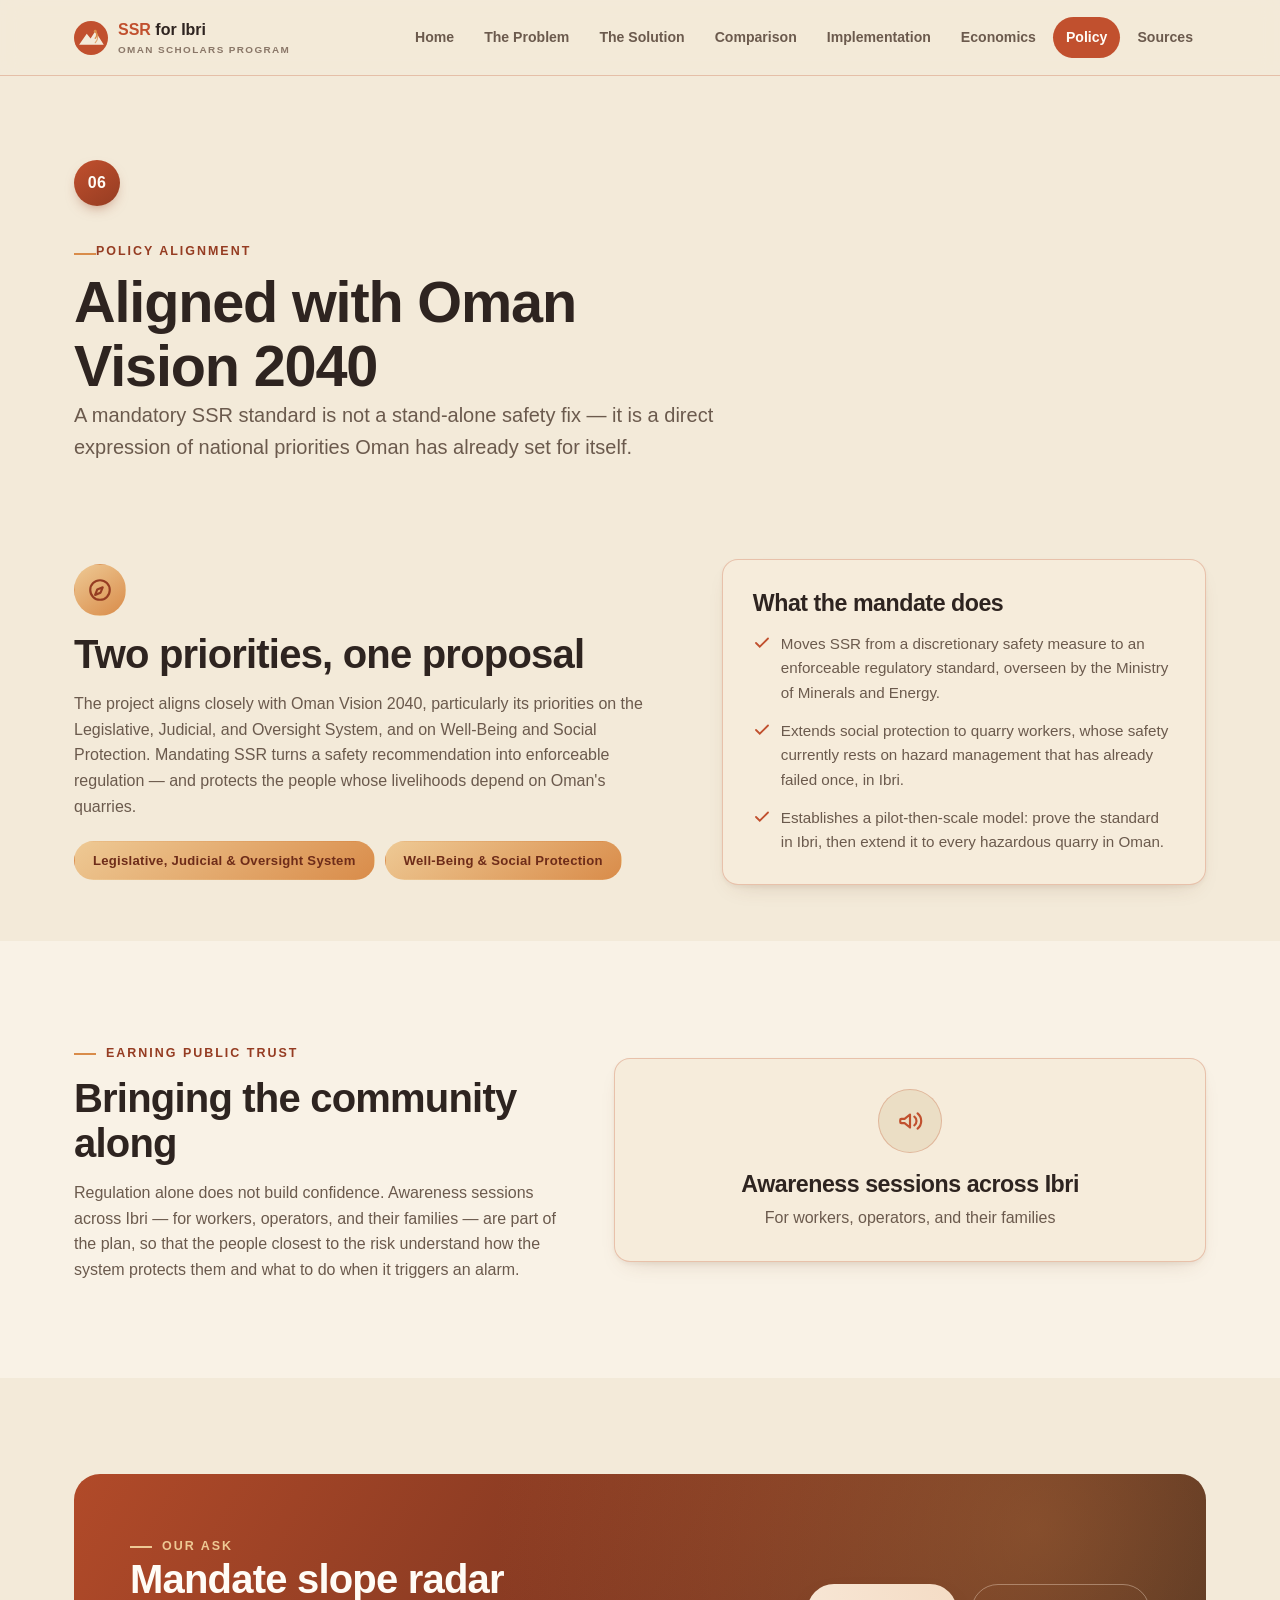
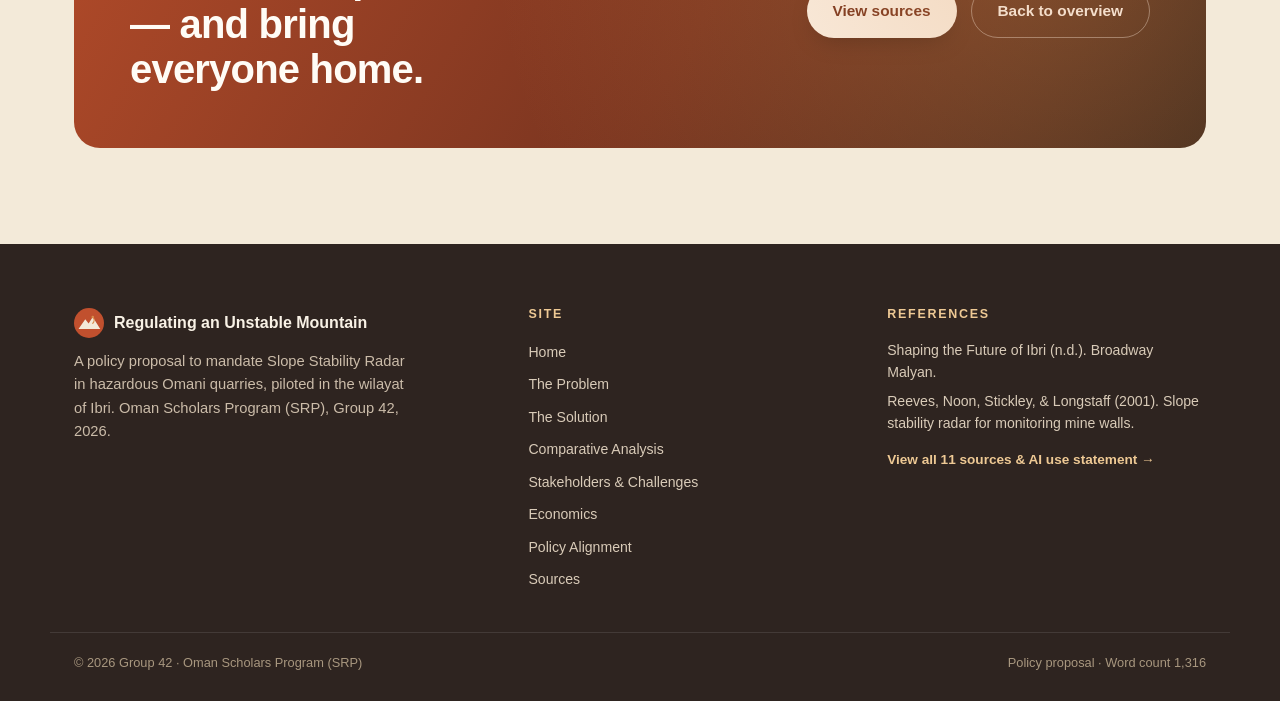
==== policy.html @ 9adc2711 "Add remaining pages and fix mobile nav containing-block bug Adds Comparison, Implementation, Economi" ====
<!DOCTYPE html>
<html lang="en">
<head>
<meta charset="UTF-8">
<meta name="viewport" content="width=device-width, initial-scale=1.0">
<title>Policy Alignment | Regulating an Unstable Mountain</title>
<meta name="description" content="How a mandatory SSR standard advances Oman Vision 2040, and how Ibri's community earns trust in the system.">
<link rel="icon" href="data:image/svg+xml,%3Csvg xmlns='http://www.w3.org/2000/svg' viewBox='0 0 40 40'%3E%3Ccircle cx='20' cy='20' r='20' fill='%23C1502E'/%3E%3Cpath d='M6 27 L15 14 L20 20 L25 11 L34 27 Z' fill='%23F3EAD9'/%3E%3C/svg%3E">
<link rel="stylesheet" href="css/style.css">
</head>
<body>

<header class="site-header">
  <div class="nav-wrap">
    <a href="index.html" class="brand">
      <svg class="brand-mark" viewBox="0 0 40 40" aria-hidden="true">
        <circle cx="20" cy="20" r="20" fill="#C1502E"/>
        <path d="M6 28 L15 15 L19.5 20.5 L25 12 L35 28 Z" fill="#F3EAD9"/>
        <path d="M25 12 a6 6 0 0 1 0 8.4" stroke="#D98C4A" stroke-width="1.6" fill="none" stroke-linecap="round"/>
        <path d="M25 12 a9.5 9.5 0 0 1 0 13.6" stroke="#D98C4A" stroke-width="1.3" fill="none" stroke-linecap="round" opacity="0.75"/>
        <circle cx="25" cy="12" r="1.7" fill="#D98C4A"/>
      </svg>
      <span class="brand-text"><strong>SSR</strong> for Ibri<span class="sub">Oman Scholars Program</span></span>
    </a>
    <button class="nav-toggle" aria-label="Toggle navigation" aria-expanded="false">
      <svg viewBox="0 0 24 24" fill="none" stroke="#2E2420" stroke-width="2" stroke-linecap="round"><path d="M3 6h18M3 12h18M3 18h18"/></svg>
    </button>
    <nav class="main-nav" aria-label="Primary">
      <ul>
        <li><a href="index.html">Home</a></li>
        <li><a href="problem.html">The Problem</a></li>
        <li><a href="solution.html">The Solution</a></li>
        <li><a href="comparison.html">Comparison</a></li>
        <li><a href="implementation.html">Implementation</a></li>
        <li><a href="economics.html">Economics</a></li>
        <li><a href="policy.html">Policy</a></li>
        <li><a href="sources.html">Sources</a></li>
      </ul>
    </nav>
  </div>
</header>

<main>

  <section class="page-hero">
    <div class="container">
      <span class="badge-num">06</span>
      <span class="eyebrow" style="display:block;margin-top:16px;">Policy Alignment</span>
      <h1 style="margin-top:8px;">Aligned with Oman Vision 2040</h1>
      <p class="lede">A mandatory SSR standard is not a stand-alone safety fix — it is a direct expression of national priorities Oman has already set for itself.</p>
    </div>
  </section>

  <!-- VISION 2040 -->
  <section class="tight">
    <div class="container grid-2 reveal">
      <div>
        <span class="icon-chip icon-chip--amber">
          <svg viewBox="0 0 24 24" fill="none" stroke="#953C22" stroke-width="2" stroke-linecap="round" stroke-linejoin="round"><circle cx="12" cy="12" r="9"/><path d="m14.5 9.5-2 5-5 2 2-5 5-2Z"/></svg>
        </span>
        <h2 style="margin-top:16px;">Two priorities, one proposal</h2>
        <p style="margin-top:14px;color:var(--text-muted);">The project aligns closely with Oman Vision 2040, particularly its priorities on the Legislative, Judicial, and Oversight System, and on Well-Being and Social Protection. Mandating SSR turns a safety recommendation into enforceable regulation — and protects the people whose livelihoods depend on Oman's quarries.</p>
        <div class="pill-row" style="margin-top:22px;">
          <span class="pill pill--solid">Legislative, Judicial &amp; Oversight System</span>
          <span class="pill pill--solid">Well-Being &amp; Social Protection</span>
        </div>
      </div>

      <div class="card">
        <h3>What the mandate does</h3>
        <ul style="display:flex;flex-direction:column;gap:14px;margin-top:16px;">
          <li style="display:flex;gap:10px;align-items:flex-start;color:var(--text-muted);font-size:0.95rem;">
            <svg width="18" height="18" viewBox="0 0 24 24" fill="none" stroke="#C1502E" stroke-width="2.4" stroke-linecap="round" style="margin-top:2px;flex:none;"><path d="M20 6 9 17l-5-5"/></svg>
            Moves SSR from a discretionary safety measure to an enforceable regulatory standard, overseen by the Ministry of Minerals and Energy.
          </li>
          <li style="display:flex;gap:10px;align-items:flex-start;color:var(--text-muted);font-size:0.95rem;">
            <svg width="18" height="18" viewBox="0 0 24 24" fill="none" stroke="#C1502E" stroke-width="2.4" stroke-linecap="round" style="margin-top:2px;flex:none;"><path d="M20 6 9 17l-5-5"/></svg>
            Extends social protection to quarry workers, whose safety currently rests on hazard management that has already failed once, in Ibri.
          </li>
          <li style="display:flex;gap:10px;align-items:flex-start;color:var(--text-muted);font-size:0.95rem;">
            <svg width="18" height="18" viewBox="0 0 24 24" fill="none" stroke="#C1502E" stroke-width="2.4" stroke-linecap="round" style="margin-top:2px;flex:none;"><path d="M20 6 9 17l-5-5"/></svg>
            Establishes a pilot-then-scale model: prove the standard in Ibri, then extend it to every hazardous quarry in Oman.
          </li>
        </ul>
      </div>
    </div>
  </section>

  <!-- PUBLIC TRUST -->
  <section class="section-alt">
    <div class="container">
      <div class="grid-2 reverse reveal">
        <div>
          <span class="eyebrow">Earning public trust</span>
          <h2 style="margin-top:12px;">Bringing the community along</h2>
          <p style="margin-top:14px;color:var(--text-muted);">Regulation alone does not build confidence. Awareness sessions across Ibri — for workers, operators, and their families — are part of the plan, so that the people closest to the risk understand how the system protects them and what to do when it triggers an alarm.</p>
        </div>
        <div class="card" style="text-align:center;">
          <span class="icon-chip" style="margin-inline:auto;width:64px;height:64px;">
            <svg width="32" height="32" viewBox="0 0 24 24" fill="none" stroke="#C1502E" stroke-width="2" stroke-linecap="round" stroke-linejoin="round"><path d="M3 11v2a1 1 0 0 0 1 1h3l5 4V6L7 10H4a1 1 0 0 0-1 1Z"/><path d="M16 8a5 5 0 0 1 0 8M19 5a9 9 0 0 1 0 14"/></svg>
          </span>
          <h3 style="margin-top:18px;">Awareness sessions across Ibri</h3>
          <p style="color:var(--text-muted);margin-top:8px;">For workers, operators, and their families</p>
        </div>
      </div>
    </div>
  </section>

  <!-- CTA -->
  <section>
    <div class="container">
      <div class="cta-banner reveal">
        <div>
          <span class="eyebrow">Our ask</span>
          <h2>Mandate slope radar — and bring everyone home.</h2>
        </div>
        <div class="cta-actions">
          <a href="sources.html" class="btn btn--primary">View sources</a>
          <a href="index.html" class="btn" style="border:1.5px solid rgba(255,255,255,0.4);color:#fff;">Back to overview</a>
        </div>
      </div>
    </div>
  </section>

</main>

<footer class="site-footer">
  <div class="container footer-grid">
    <div>
      <div class="footer-brand">
        <svg class="brand-mark" viewBox="0 0 40 40" aria-hidden="true">
          <circle cx="20" cy="20" r="20" fill="#C1502E"/>
          <path d="M6 28 L15 15 L19.5 20.5 L25 12 L35 28 Z" fill="#F3EAD9"/>
          <path d="M25 12 a6 6 0 0 1 0 8.4" stroke="#D98C4A" stroke-width="1.6" fill="none" stroke-linecap="round"/>
          <circle cx="25" cy="12" r="1.7" fill="#D98C4A"/>
        </svg>
        Regulating an Unstable Mountain
      </div>
      <p>A policy proposal to mandate Slope Stability Radar in hazardous Omani quarries, piloted in the wilayat of Ibri. Oman Scholars Program (SRP), Group 42, 2026.</p>
    </div>
    <div>
      <h4>Site</h4>
      <nav class="footer-links">
        <a href="index.html">Home</a>
        <a href="problem.html">The Problem</a>
        <a href="solution.html">The Solution</a>
        <a href="comparison.html">Comparative Analysis</a>
        <a href="implementation.html">Stakeholders &amp; Challenges</a>
        <a href="economics.html">Economics</a>
        <a href="policy.html">Policy Alignment</a>
        <a href="sources.html">Sources</a>
      </nav>
    </div>
    <div>
      <h4>References</h4>
      <ol class="footer-refs">
        <li>Shaping the Future of Ibri (n.d.). Broadway Malyan.</li>
        <li>Reeves, Noon, Stickley, &amp; Longstaff (2001). Slope stability radar for monitoring mine walls.</li>
      </ol>
      <a href="sources.html" style="display:inline-block;margin-top:10px;font-weight:700;color:var(--amber-light);font-size:0.85rem;">View all 11 sources &amp; AI use statement →</a>
    </div>
  </div>
  <div class="container footer-bottom">
    <span>&copy; <span data-year></span> Group 42 &middot; Oman Scholars Program (SRP)</span>
    <span>Policy proposal · Word count 1,316</span>
  </div>
</footer>

<script src="js/script.js"></script>
</body>
</html>
---- css/style.css ----
/* =========================================================
   Regulating an Unstable Mountain — SSR Policy Site
   Design system: warm cream / terracotta / amber (Oman Scholars)
   ========================================================= */

:root {
  --cream: #f3ead9;
  --cream-soft: #f9f2e6;
  --cream-deep: #ebdec5;
  --card-bg: #f6ecdb;
  --card-bg-alert: #f7e1d2;
  --card-border: rgba(193, 80, 46, 0.28);
  --card-border-strong: rgba(193, 80, 46, 0.55);

  --rust: #c1502e;
  --rust-dark: #953c22;
  --rust-darker: #6e2c19;
  --amber: #d98c4a;
  --amber-light: #eec994;
  --amber-dark: #b06a2e;

  --text: #2e2420;
  --text-muted: #6b5a4d;
  --text-soft: #8a7768;

  --white: #fffcf6;

  --radius-sm: 10px;
  --radius-md: 16px;
  --radius-lg: 26px;
  --radius-pill: 999px;

  --shadow-card: 0 2px 4px rgba(110, 66, 40, 0.06), 0 10px 24px -14px rgba(110, 66, 40, 0.28);
  --shadow-card-hover: 0 6px 12px rgba(110, 66, 40, 0.1), 0 20px 36px -16px rgba(110, 66, 40, 0.38);

  --max-width: 1180px;
  --header-h: 76px;

  --ease: cubic-bezier(0.22, 0.68, 0, 1);
  --dur: 0.6s;
}

/* ---------- Reset ---------- */
*, *::before, *::after { box-sizing: border-box; }
html { scroll-behavior: smooth; }
@media (prefers-reduced-motion: reduce) {
  html { scroll-behavior: auto; }
}
body, h1, h2, h3, h4, p, figure, ul, ol { margin: 0; }
ul, ol { padding: 0; list-style: none; }
img, svg { display: block; max-width: 100%; }
a { color: inherit; text-decoration: none; }
button { font: inherit; cursor: pointer; }
table { border-collapse: collapse; width: 100%; }

body {
  background: var(--cream);
  color: var(--text);
  font-family: "Inter", -apple-system, BlinkMacSystemFont, "Segoe UI", Roboto, "Helvetica Neue", Arial, sans-serif;
  font-size: 16px;
  line-height: 1.6;
  -webkit-font-smoothing: antialiased;
  overflow-x: hidden;
}

.container {
  width: 100%;
  max-width: var(--max-width);
  margin-inline: auto;
  padding-inline: 24px;
}

main { display: block; }

section { padding: clamp(48px, 8vw, 96px) 0; }
section.tight { padding: clamp(32px, 5vw, 56px) 0; }

h1, h2, h3, h4 {
  font-weight: 800;
  letter-spacing: -0.02em;
  color: var(--text);
  line-height: 1.12;
}

h1 { font-size: clamp(2.2rem, 5.4vw, 3.6rem); font-weight: 900; }
h2 { font-size: clamp(1.7rem, 3.6vw, 2.5rem); }
h3 { font-size: clamp(1.15rem, 2vw, 1.45rem); }

p.lede {
  font-size: clamp(1.05rem, 1.6vw, 1.25rem);
  color: var(--text-muted);
  max-width: 62ch;
}

.eyebrow {
  display: inline-flex;
  align-items: center;
  gap: 10px;
  font-size: 0.78rem;
  font-weight: 700;
  letter-spacing: 0.16em;
  text-transform: uppercase;
  color: var(--rust-dark);
}
.eyebrow::before {
  content: "";
  width: 22px;
  height: 2px;
  background: var(--amber);
  display: inline-block;
}

.section-head { max-width: 720px; margin-bottom: clamp(28px, 5vw, 48px); }
.section-head p.lede { margin-top: 12px; }

/* ---------- Badge / pill ---------- */
.badge-num {
  display: inline-flex;
  align-items: center;
  justify-content: center;
  width: 46px;
  height: 46px;
  min-width: 46px;
  border-radius: 50%;
  background: linear-gradient(145deg, var(--rust), var(--rust-dark));
  color: var(--white);
  font-weight: 800;
  font-size: 1rem;
  letter-spacing: 0.02em;
  box-shadow: 0 6px 14px -6px rgba(149, 60, 34, 0.6);
}

.pill {
  display: inline-flex;
  align-items: center;
  gap: 8px;
  padding: 8px 18px;
  border-radius: var(--radius-pill);
  border: 1.5px solid var(--card-border-strong);
  background: var(--cream-soft);
  font-size: 0.82rem;
  font-weight: 700;
  color: var(--rust-dark);
  letter-spacing: 0.02em;
}
.pill--solid {
  background: linear-gradient(145deg, var(--amber-light), var(--amber));
  color: var(--rust-darker);
  border-color: transparent;
}

.pill-row { display: flex; flex-wrap: wrap; gap: 10px; }

/* ---------- Header / Nav ---------- */
/* Note: the frosted background lives on ::before (not on .site-header itself)
   so that backdrop-filter does not turn .site-header into a containing block
   for its position:fixed descendant (.main-nav on mobile), which would trap
   the mobile menu inside the header's own box instead of the viewport. */
.site-header {
  position: sticky;
  top: 0;
  z-index: 100;
  height: var(--header-h);
  display: flex;
  align-items: center;
  border-bottom: 1px solid var(--card-border);
}
.site-header::before {
  content: "";
  position: absolute;
  inset: 0;
  background: rgba(243, 234, 217, 0.86);
  backdrop-filter: blur(10px) saturate(1.2);
  -webkit-backdrop-filter: blur(10px) saturate(1.2);
}

.nav-wrap {
  position: relative;
  width: 100%;
  max-width: var(--max-width);
  margin-inline: auto;
  padding-inline: 24px;
  display: flex;
  align-items: center;
  justify-content: space-between;
  gap: 16px;
}

.brand {
  display: flex;
  align-items: center;
  gap: 10px;
  font-weight: 800;
  font-size: 1rem;
  color: var(--text);
  white-space: nowrap;
}
.brand-mark { width: 34px; height: 34px; flex: none; }
.brand-text strong { color: var(--rust); }
.brand-text .sub {
  display: block;
  font-size: 0.62rem;
  font-weight: 700;
  letter-spacing: 0.14em;
  color: var(--text-soft);
  text-transform: uppercase;
}

.nav-toggle {
  display: none;
  background: none;
  border: 1.5px solid var(--card-border-strong);
  border-radius: 10px;
  width: 42px;
  height: 42px;
  align-items: center;
  justify-content: center;
  flex: none;
}
.nav-toggle svg { width: 20px; height: 20px; }

.main-nav { display: flex; }
.main-nav ul { display: flex; align-items: center; gap: 4px; flex-wrap: wrap; justify-content: flex-end; }
.main-nav a {
  display: inline-block;
  padding: 9px 13px;
  border-radius: var(--radius-pill);
  font-size: 0.88rem;
  font-weight: 600;
  color: var(--text-muted);
  transition: background 0.2s var(--ease), color 0.2s var(--ease);
  white-space: nowrap;
}
.main-nav a:hover { background: var(--cream-deep); color: var(--rust-dark); }
.main-nav a.active { background: var(--rust); color: var(--white); }

@media (max-width: 980px) {
  .nav-toggle { display: inline-flex; }
  .main-nav {
    position: fixed;
    inset: var(--header-h) 0 0 0;
    background: var(--cream-soft);
    flex-direction: column;
    padding: 12px 20px 32px;
    transform: translateY(-8px);
    opacity: 0;
    pointer-events: none;
    transition: opacity 0.22s var(--ease), transform 0.22s var(--ease);
    overflow-y: auto;
  }
  .main-nav.open { opacity: 1; transform: translateY(0); pointer-events: auto; }
  .main-nav ul { flex-direction: column; align-items: stretch; width: 100%; gap: 6px; }
  .main-nav a { display: block; padding: 14px 16px; font-size: 1rem; border-bottom: 1px solid var(--card-border); border-radius: 12px; }
  .main-nav a.active { background: var(--rust); }
}

/* ---------- Footer ---------- */
.site-footer {
  background: var(--text);
  color: var(--cream-soft);
  padding: clamp(40px, 6vw, 64px) 0 28px;
}
.footer-grid {
  display: grid;
  grid-template-columns: 1.3fr 1fr 1fr;
  gap: 40px;
}
@media (max-width: 760px) {
  .footer-grid { grid-template-columns: 1fr; gap: 32px; }
}
.footer-brand { display: flex; align-items: center; gap: 10px; font-weight: 800; margin-bottom: 12px; }
.footer-brand .brand-mark { width: 30px; height: 30px; }
.site-footer p { color: #cbbca9; font-size: 0.92rem; max-width: 42ch; }
.site-footer h4 {
  font-size: 0.78rem;
  letter-spacing: 0.14em;
  text-transform: uppercase;
  color: var(--amber-light);
  margin-bottom: 14px;
  font-weight: 700;
}
.footer-links a, .footer-refs li {
  display: block;
  color: #d9cbb8;
  font-size: 0.88rem;
  padding: 5px 0;
  transition: color 0.2s;
}
.footer-links a:hover { color: var(--amber-light); }
.footer-refs { font-size: 0.82rem; line-height: 1.55; color: #b8a894; }
.footer-refs li { padding: 4px 0; }
.footer-refs a { color: #d9cbb8; }
.footer-refs a:hover { color: var(--amber-light); }
.footer-bottom {
  margin-top: 36px;
  padding-top: 20px;
  border-top: 1px solid rgba(255,255,255,0.1);
  display: flex;
  flex-wrap: wrap;
  gap: 10px 24px;
  justify-content: space-between;
  font-size: 0.8rem;
  color: #a8977f;
}

/* ---------- Cards ---------- */
.card {
  background: var(--card-bg);
  border: 1.5px solid var(--card-border);
  border-radius: var(--radius-md);
  padding: clamp(20px, 3vw, 30px);
  box-shadow: var(--shadow-card);
  transition: transform 0.28s var(--ease), box-shadow 0.28s var(--ease), border-color 0.28s var(--ease);
}
.card:hover {
  transform: translateY(-4px);
  box-shadow: var(--shadow-card-hover);
  border-color: var(--card-border-strong);
}
.card--alert { background: var(--card-bg-alert); }
.card--flush { padding: 0; overflow: hidden; }

.card-grid {
  display: grid;
  grid-template-columns: repeat(3, 1fr);
  gap: 22px;
}
@media (max-width: 900px) { .card-grid { grid-template-columns: repeat(2, 1fr); } }
@media (max-width: 620px) { .card-grid { grid-template-columns: 1fr; } }
.card-grid.cols-2 { grid-template-columns: repeat(2, 1fr); }
@media (max-width: 700px) { .card-grid.cols-2 { grid-template-columns: 1fr; } }
.card-grid.cols-4 { grid-template-columns: repeat(4, 1fr); }
@media (max-width: 900px) { .card-grid.cols-4 { grid-template-columns: repeat(2, 1fr); } }
@media (max-width: 560px) { .card-grid.cols-4 { grid-template-columns: 1fr; } }

/* Nav cards on home */
.nav-card {
  display: flex;
  flex-direction: column;
  gap: 14px;
  height: 100%;
}
.nav-card .badge-num { width: 38px; height: 38px; font-size: 0.86rem; }
.nav-card h3 { margin-top: 2px; }
.nav-card p { color: var(--text-muted); font-size: 0.94rem; flex: 1; }
.nav-card .go {
  display: inline-flex;
  align-items: center;
  gap: 6px;
  font-weight: 700;
  font-size: 0.86rem;
  color: var(--rust);
}
.nav-card .go svg { width: 15px; height: 15px; transition: transform 0.25s var(--ease); }
.nav-card:hover .go svg { transform: translateX(4px); }

/* ---------- Icon chip ---------- */
.icon-chip {
  width: 52px;
  height: 52px;
  border-radius: 50%;
  display: flex;
  align-items: center;
  justify-content: center;
  background: var(--cream-deep);
  border: 1.5px solid var(--card-border);
  flex: none;
}
.icon-chip svg { width: 26px; height: 26px; }
.icon-chip--amber { background: linear-gradient(145deg, var(--amber-light), var(--amber)); border-color: transparent; }

/* ---------- Buttons / CTA ---------- */
.btn {
  display: inline-flex;
  align-items: center;
  gap: 10px;
  padding: 14px 26px;
  border-radius: var(--radius-pill);
  font-weight: 700;
  font-size: 0.96rem;
  border: none;
  transition: transform 0.22s var(--ease), box-shadow 0.22s var(--ease);
}
.btn--primary {
  background: var(--white);
  color: var(--rust-darker);
  box-shadow: 0 10px 24px -10px rgba(0,0,0,0.35);
}
.btn--primary:hover { transform: translateY(-2px); box-shadow: 0 14px 28px -10px rgba(0,0,0,0.4); }
.btn--ghost {
  background: transparent;
  border: 1.5px solid var(--card-border-strong);
  color: var(--rust-dark);
}
.btn--ghost:hover { background: var(--cream-deep); }

.cta-banner {
  border-radius: var(--radius-lg);
  background: linear-gradient(120deg, #b14a29 0%, #7a3520 55%, #38251a 100%);
  color: var(--white);
  padding: clamp(32px, 6vw, 56px);
  display: flex;
  align-items: center;
  justify-content: space-between;
  gap: 32px;
  flex-wrap: wrap;
  position: relative;
  overflow: hidden;
}
.cta-banner::after {
  content: "";
  position: absolute;
  inset: 0;
  background: radial-gradient(circle at 85% 20%, rgba(217,140,74,0.35), transparent 55%);
  pointer-events: none;
}
.cta-banner .eyebrow { color: var(--amber-light); }
.cta-banner .eyebrow::before { background: var(--amber-light); }
.cta-banner h2 { color: var(--white); max-width: 18ch; position: relative; }
.cta-banner .cta-actions { position: relative; display: flex; gap: 14px; flex-wrap: wrap; }

/* ---------- Stat ---------- */
.stat-figure {
  font-weight: 900;
  color: var(--rust);
  font-size: clamp(3.4rem, 9vw, 6rem);
  line-height: 1;
  letter-spacing: -0.03em;
}
.stat-label { font-weight: 700; font-size: 1.05rem; color: var(--text); margin-top: 6px; }
.stat-sub {
  display: inline-flex;
  align-items: center;
  gap: 8px;
  margin-top: 12px;
  font-size: 0.86rem;
  font-weight: 700;
  color: var(--rust-dark);
  background: rgba(193,80,46,0.1);
  padding: 7px 14px;
  border-radius: var(--radius-pill);
}
.people-row { display: flex; flex-wrap: wrap; gap: 6px; margin-top: 18px; }
.people-row svg { width: 20px; height: 20px; color: var(--rust); opacity: 0; transform: translateY(6px); transition: opacity 0.4s var(--ease), transform 0.4s var(--ease); }
.people-row.is-visible svg { opacity: 1; transform: translateY(0); }

/* ---------- Table ---------- */
.table-wrap {
  overflow-x: auto;
  border-radius: var(--radius-md);
  border: 1.5px solid var(--card-border);
  -webkit-overflow-scrolling: touch;
  box-shadow: inset -14px 0 10px -10px rgba(46, 36, 32, 0.16);
}
.table-scroll-hint {
  display: none;
  align-items: center;
  gap: 6px;
  font-size: 0.78rem;
  font-weight: 600;
  color: var(--text-soft);
  margin-top: 10px;
}
@media (max-width: 700px) {
  .table-scroll-hint { display: flex; }
}
table.data-table { min-width: 640px; background: var(--card-bg); }
table.data-table th, table.data-table td {
  text-align: left;
  padding: 16px 18px;
  font-size: 0.92rem;
  border-bottom: 1px solid var(--card-border);
  vertical-align: top;
}
table.data-table thead th {
  background: var(--rust);
  color: var(--white);
  font-weight: 700;
  font-size: 0.8rem;
  letter-spacing: 0.06em;
  text-transform: uppercase;
}
table.data-table tbody tr:last-child td { border-bottom: none; }
table.data-table tbody tr:hover { background: var(--cream-deep); }
table.data-table td.strong { font-weight: 700; color: var(--rust-dark); }
table.data-table caption { caption-side: bottom; text-align: left; padding: 10px 4px 0; font-size: 0.82rem; color: var(--text-soft); }

/* ---------- Chart: vertical bars ---------- */
.bar-chart {
  display: flex;
  align-items: flex-end;
  gap: clamp(28px, 8vw, 90px);
  height: 260px;
  padding: 0 8px;
  border-bottom: 2px solid var(--text);
  position: relative;
}
.bar-col { display: flex; flex-direction: column; align-items: center; justify-content: flex-end; height: 100%; flex: 1; max-width: 160px; }
.bar-value {
  font-weight: 800;
  color: var(--rust-dark);
  font-size: clamp(1.1rem, 2.4vw, 1.6rem);
  margin-bottom: 10px;
  opacity: 0;
  transform: translateY(6px);
  transition: opacity 0.4s var(--ease) 0.5s, transform 0.4s var(--ease) 0.5s;
}
.bar-col.is-visible .bar-value { opacity: 1; transform: translateY(0); }
.bar {
  width: min(100%, 110px);
  border-radius: 10px 10px 0 0;
  background: linear-gradient(180deg, var(--cream-deep), var(--cream-deep));
  height: 0;
  transition: height 1.1s var(--ease), background 1.1s var(--ease);
}
.bar-col.is-visible .bar { height: var(--bar-h, 10%); background: linear-gradient(180deg, var(--amber-light), var(--rust)); }
.bar-col.bar--muted .bar { background: var(--cream-deep); }
.bar-col.bar--muted.is-visible .bar { background: linear-gradient(180deg, #ddcdb2, #c9ae8c); }
.bar-label { margin-top: 12px; font-size: 0.86rem; font-weight: 600; color: var(--text-muted); }
.chart-axis-label {
  position: absolute;
  left: -6px;
  top: -6px;
  font-size: 0.72rem;
  color: var(--text-soft);
  transform: rotate(0deg);
}
.chart-meta { display: flex; justify-content: space-between; align-items: flex-end; margin-bottom: 12px; }
.chart-growth-tag {
  display: inline-flex;
  flex-direction: column;
  align-items: center;
  font-size: 0.78rem;
  font-weight: 700;
  color: var(--amber-dark);
}
.chart-growth-tag strong { font-size: 1.1rem; color: var(--rust); }

/* ---------- Process steps ---------- */
.step-list { display: flex; flex-direction: column; gap: 14px; }
.step-item {
  display: flex;
  align-items: center;
  gap: 16px;
  background: var(--card-bg);
  border: 1.5px solid var(--card-border);
  border-radius: var(--radius-md);
  padding: 16px 20px;
  opacity: 0;
  transform: translateX(18px);
  transition: opacity 0.5s var(--ease), transform 0.5s var(--ease), border-color 0.3s, background 0.3s;
}
.step-item.is-visible { opacity: 1; transform: translateX(0); }
.step-item .num {
  font-weight: 800;
  color: var(--rust);
  font-size: 1.2rem;
  min-width: 20px;
}
.step-item .icon-chip { width: 44px; height: 44px; }
.step-item .icon-chip svg { width: 22px; height: 22px; }
.step-item p { font-weight: 600; font-size: 0.98rem; }
.step-item--final { background: linear-gradient(120deg, var(--amber-light), var(--card-bg)); border-color: var(--card-border-strong); }

/* ---------- Reveal animation ---------- */
.reveal {
  opacity: 0;
  transform: translateY(26px);
  transition: opacity 0.7s var(--ease), transform 0.7s var(--ease);
}
.reveal.is-visible { opacity: 1; transform: translateY(0); }
.reveal-stagger > * { transition-delay: calc(var(--i, 0) * 90ms); }

@media (prefers-reduced-motion: reduce) {
  .reveal, .step-item, .people-row svg, .bar-value { transition: none !important; opacity: 1 !important; transform: none !important; }
  .bar-col .bar { transition: none !important; }
}

/* ---------- Hero ---------- */
.hero {
  position: relative;
  padding-top: clamp(56px, 9vw, 110px);
  padding-bottom: clamp(48px, 7vw, 90px);
  overflow: hidden;
}
.hero-inner { position: relative; z-index: 2; max-width: 780px; }
.hero .eyebrow { margin-bottom: 18px; }
.hero h1 { margin-bottom: 18px; }
.hero .accent { color: var(--rust); }
.hero-sweep {
  position: absolute;
  top: 50%;
  right: -6%;
  transform: translateY(-50%);
  width: min(640px, 60vw);
  height: min(640px, 60vw);
  z-index: 1;
  opacity: 0.9;
}
@media (max-width: 820px) {
  .hero-sweep { right: 50%; transform: translate(50%, -50%); top: auto; bottom: -8%; opacity: 0.35; width: 90vw; height: 90vw; }
}

/* radar sweep animation */
.radar-sweep-group { transform-origin: 220px 220px; animation: spin 6s linear infinite; }
@keyframes spin { to { transform: rotate(360deg); } }
.radar-ring { animation: pulse-ring 3.2s var(--ease) infinite; transform-origin: 220px 220px; }
.radar-ring.r2 { animation-delay: 0.8s; }
.radar-ring.r3 { animation-delay: 1.6s; }
@keyframes pulse-ring {
  0% { opacity: 0.75; transform: scale(0.55); }
  80% { opacity: 0; transform: scale(1); }
  100% { opacity: 0; transform: scale(1); }
}
@media (prefers-reduced-motion: reduce) {
  .radar-sweep-group { animation: none; }
  .radar-ring { animation: none; opacity: 0.35; }
}

/* looping pulse for solution page diagram */
.pulse-wave { animation: pulse-wave 2.6s var(--ease) infinite; transform-origin: center; }
.pulse-wave.w2 { animation-delay: 0.5s; }
.pulse-wave.w3 { animation-delay: 1s; }
@keyframes pulse-wave {
  0% { opacity: 0.9; transform: scale(0.85); }
  70% { opacity: 0; transform: scale(1.25); }
  100% { opacity: 0; transform: scale(1.25); }
}
@media (prefers-reduced-motion: reduce) {
  .pulse-wave { animation: none; opacity: 0.5; }
}

.count-blip { animation: blip 1.8s ease-in-out infinite; }
@keyframes blip { 0%, 100% { opacity: 1; } 50% { opacity: 0.3; } }
@media (prefers-reduced-motion: reduce) { .count-blip { animation: none; } }

/* ---------- Page hero (secondary pages) ---------- */
.page-hero { padding-top: clamp(48px, 7vw, 84px); padding-bottom: clamp(28px, 4vw, 40px); }
.page-hero .badge-num { margin-bottom: 20px; }
.page-hero h1 { max-width: 16ch; }

/* ---------- Misc utility ---------- */
.mt-lg { margin-top: clamp(28px, 5vw, 48px); }
.grid-2 { display: grid; grid-template-columns: 1.1fr 0.9fr; gap: clamp(28px, 5vw, 56px); align-items: center; }
@media (max-width: 860px) { .grid-2 { grid-template-columns: 1fr; } }
.grid-2.reverse { grid-template-columns: 0.9fr 1.1fr; }
@media (max-width: 860px) { .grid-2.reverse { grid-template-columns: 1fr; } }
.tag-list { display: flex; flex-wrap: wrap; gap: 10px; margin-top: 16px; }
.tag {
  font-size: 0.78rem;
  font-weight: 700;
  padding: 6px 12px;
  border-radius: var(--radius-pill);
  background: var(--cream-deep);
  color: var(--text-muted);
}
.divider { height: 1px; background: var(--card-border); margin: 40px 0; border: none; }
.callout {
  border-left: 4px solid var(--rust);
  background: var(--card-bg-alert);
  border-radius: 0 var(--radius-sm) var(--radius-sm) 0;
  padding: 16px 20px;
  font-weight: 600;
  color: var(--rust-darker);
}
.source-note { font-size: 0.8rem; color: var(--text-soft); margin-top: 8px; }
.source-note a { text-decoration: underline; text-decoration-color: var(--card-border-strong); }
.source-note a:hover { color: var(--rust); }

.center-text { text-align: center; margin-inline: auto; }

.two-col-list { display: grid; grid-template-columns: 1fr 1fr; gap: 14px 32px; }
@media (max-width: 700px) { .two-col-list { grid-template-columns: 1fr; } }

.challenge-item { display: flex; gap: 16px; }
.challenge-item .icon-chip { margin-top: 2px; }
.challenge-item h4 { margin-bottom: 6px; }
.challenge-item p { color: var(--text-muted); font-size: 0.94rem; }

.section-alt { background: var(--cream-soft); }

/* ---------- APA reference list ---------- */
.apa-list { display: flex; flex-direction: column; gap: 20px; }
.apa-list li {
  padding-left: 2em;
  text-indent: -2em;
  font-size: 0.98rem;
  line-height: 1.65;
  color: var(--text);
}
.apa-list a { color: var(--rust-dark); text-decoration: underline; text-decoration-color: var(--card-border-strong); word-break: break-word; }
.apa-list a:hover { color: var(--rust); }

.ai-statement {
  background: var(--card-bg);
  border: 1.5px solid var(--card-border);
  border-radius: var(--radius-md);
  padding: clamp(20px, 3vw, 30px);
}
.ai-statement ul { margin: 14px 0; }
.ai-statement li { display: flex; align-items: center; gap: 10px; padding: 4px 0; font-weight: 600; }
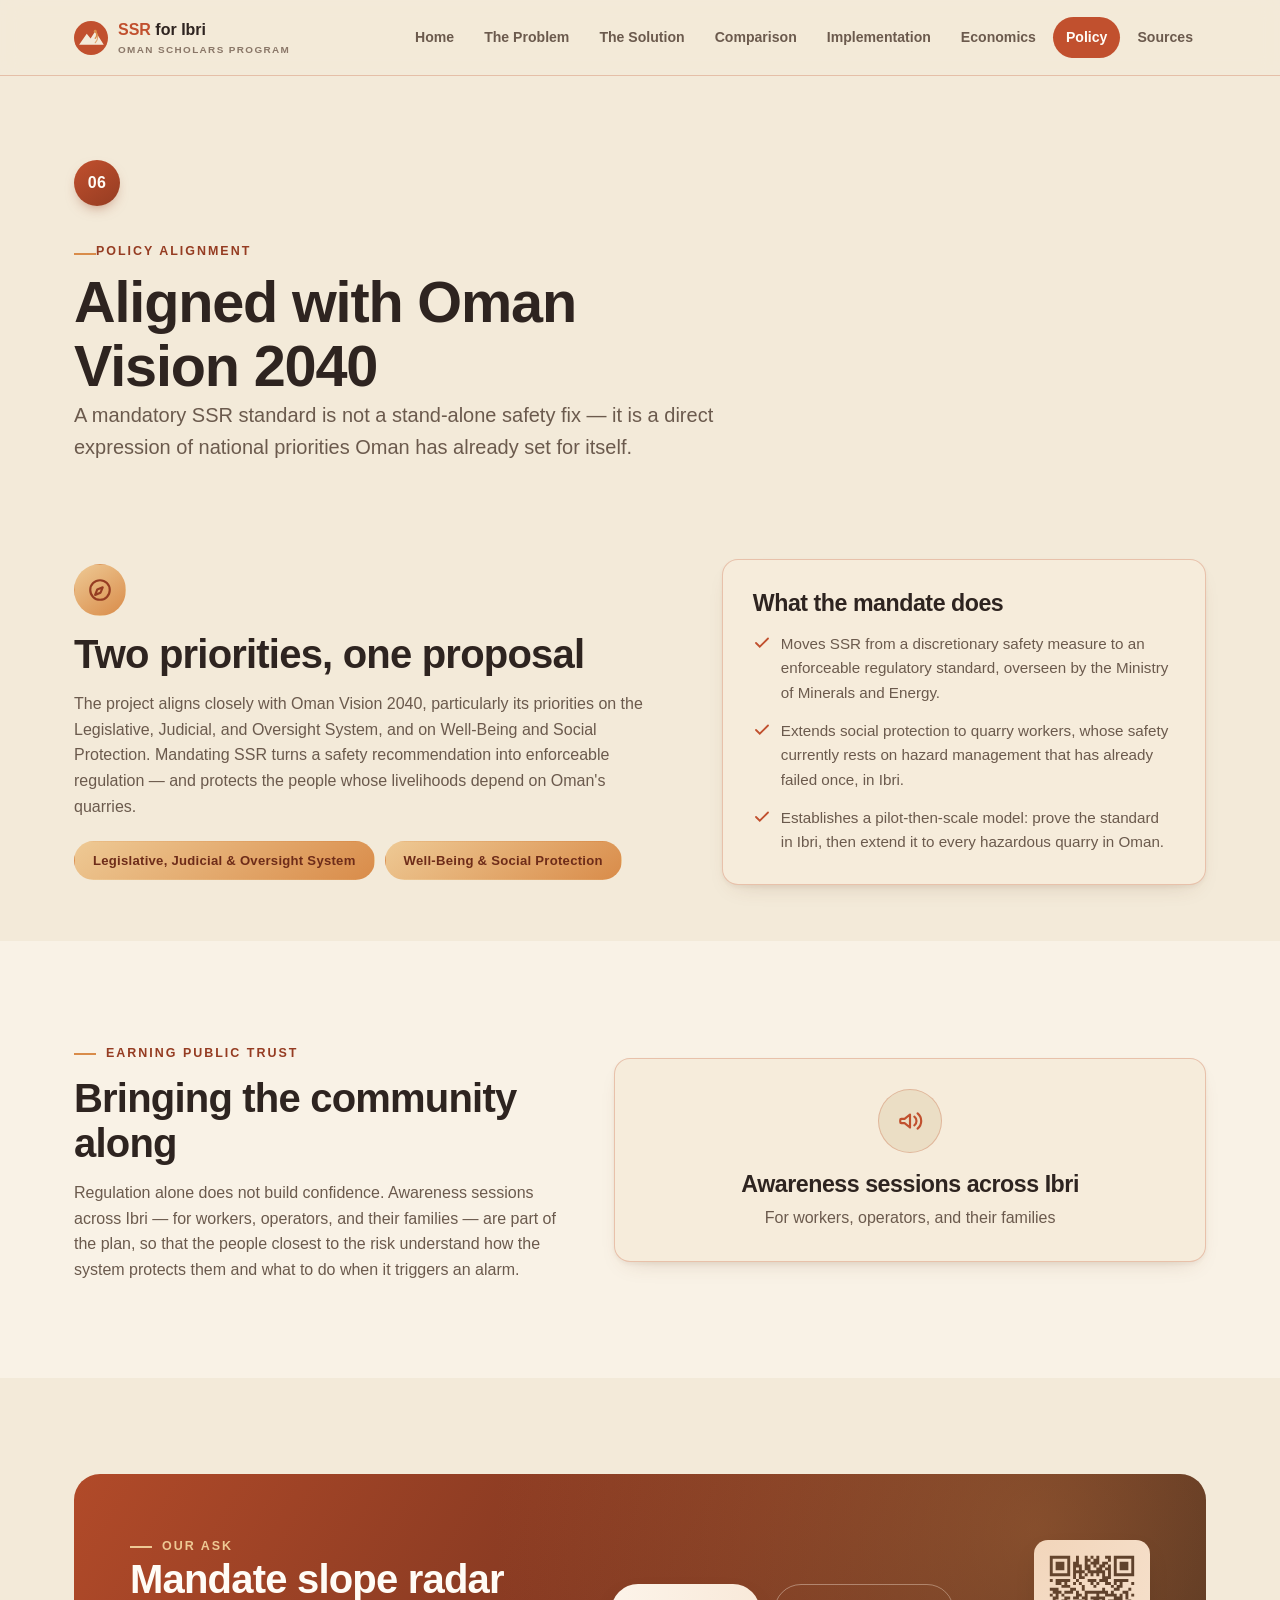
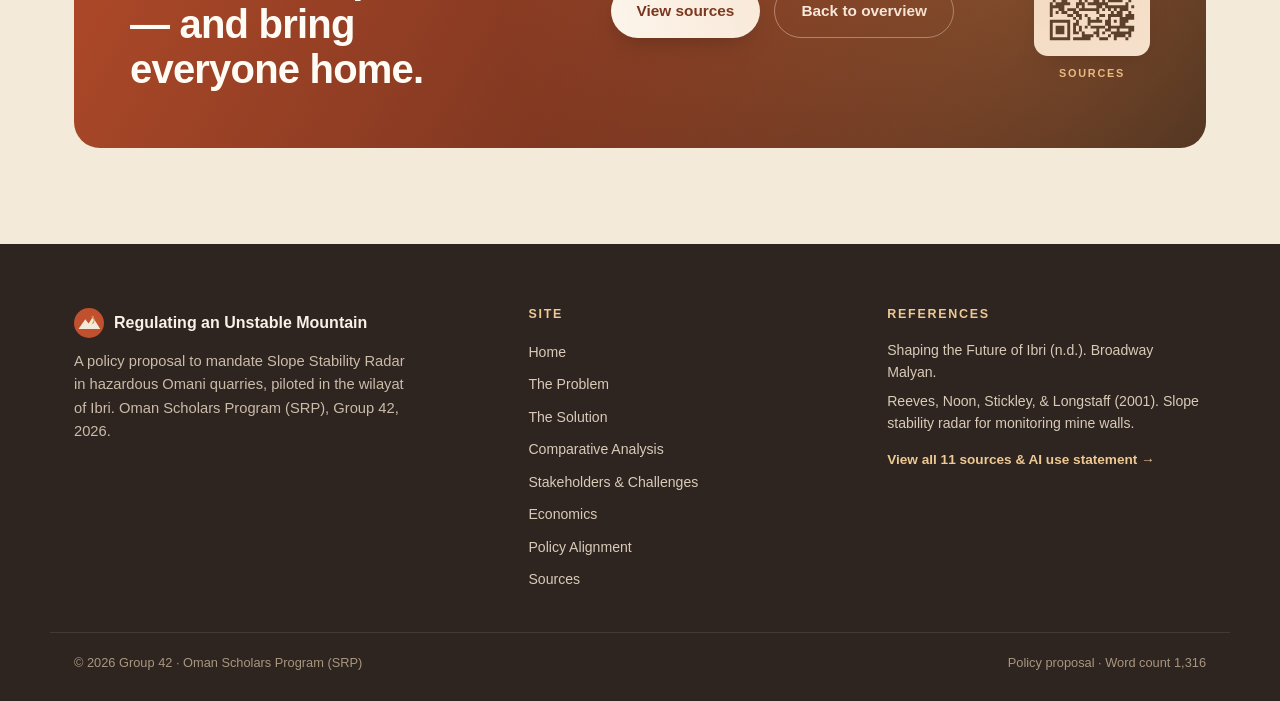
==== commit 5edee3d4: "Add sources.pdf and a scannable QR code linking to it Generates a printable sources.pdf (references " ====
--- a/policy.html
+++ b/policy.html
@@ -118,6 +118,10 @@
           <a href="sources.html" class="btn btn--primary">View sources</a>
           <a href="index.html" class="btn" style="border:1.5px solid rgba(255,255,255,0.4);color:#fff;">Back to overview</a>
         </div>
+        <div class="qr-box">
+          <div class="qr-frame" data-qr-target data-qr-size="96"></div>
+          <span class="qr-caption">Sources</span>
+        </div>
       </div>
     </div>
   </section>
@@ -166,6 +170,8 @@
   </div>
 </footer>
 
+<script src="js/qrcode.lib.js"></script>
+<script src="js/qrcode-render.js"></script>
 <script src="js/script.js"></script>
 </body>
 </html>
--- a/css/style.css
+++ b/css/style.css
@@ -667,6 +667,35 @@
 .source-note a { text-decoration: underline; text-decoration-color: var(--card-border-strong); }
 .source-note a:hover { color: var(--rust); }
 
+/* ---------- QR code ---------- */
+.qr-box { display: flex; flex-direction: column; align-items: center; gap: 9px; position: relative; }
+.qr-box .qr-frame {
+  background: var(--white);
+  border-radius: 14px;
+  padding: 10px;
+  line-height: 0;
+  box-shadow: 0 10px 24px -10px rgba(0,0,0,0.4);
+  min-width: 96px;
+  min-height: 96px;
+}
+.qr-box .qr-frame[data-qr-target]:empty::before {
+  content: "";
+  display: block;
+  width: 96px;
+  height: 96px;
+  border-radius: 6px;
+  background: repeating-linear-gradient(45deg, #e4d7c2, #e4d7c2 6px, #f2e7d4 6px, #f2e7d4 12px);
+}
+.qr-box .qr-caption {
+  font-size: 0.68rem;
+  font-weight: 800;
+  letter-spacing: 0.16em;
+  text-transform: uppercase;
+  color: var(--amber-light);
+}
+.qr-box--light .qr-caption { color: var(--rust-dark); }
+.qr-box--light .qr-frame { box-shadow: var(--shadow-card); border: 1.5px solid var(--card-border); }
+
 .center-text { text-align: center; margin-inline: auto; }
 
 .two-col-list { display: grid; grid-template-columns: 1fr 1fr; gap: 14px 32px; }
